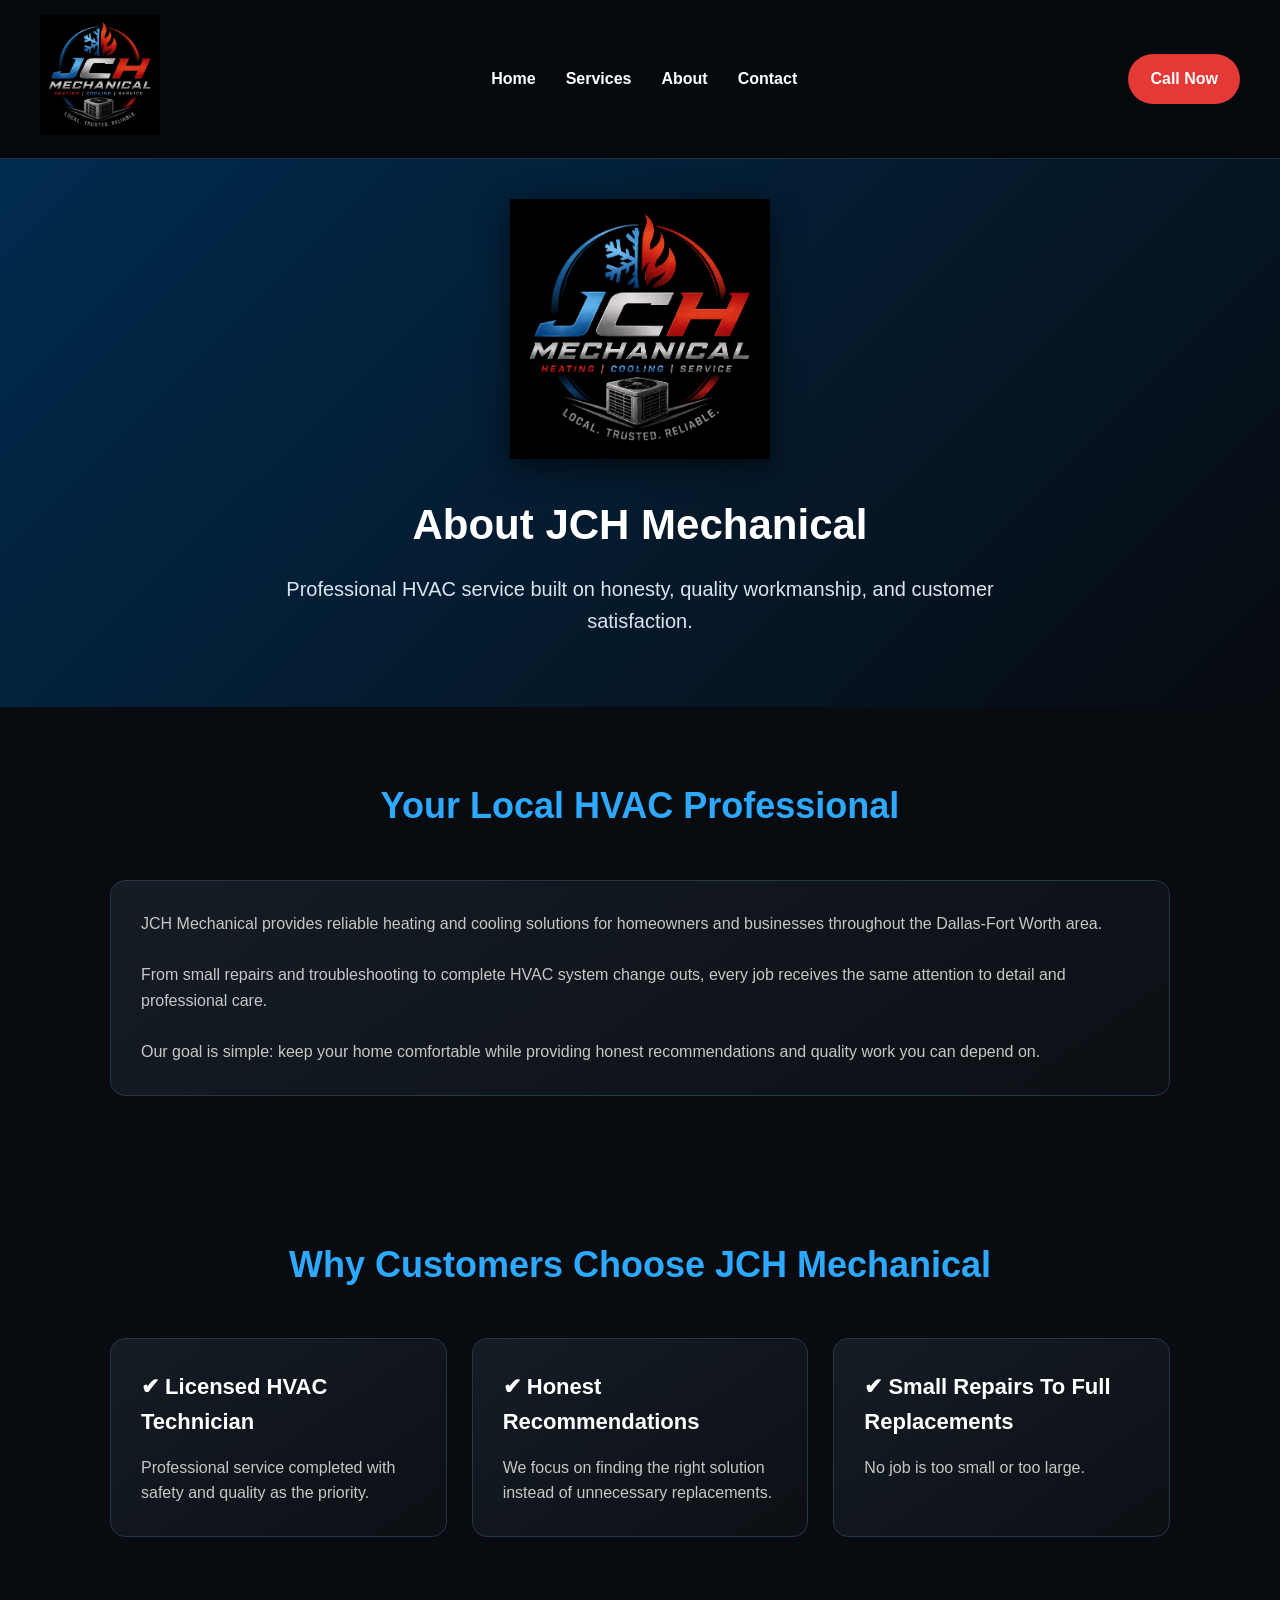
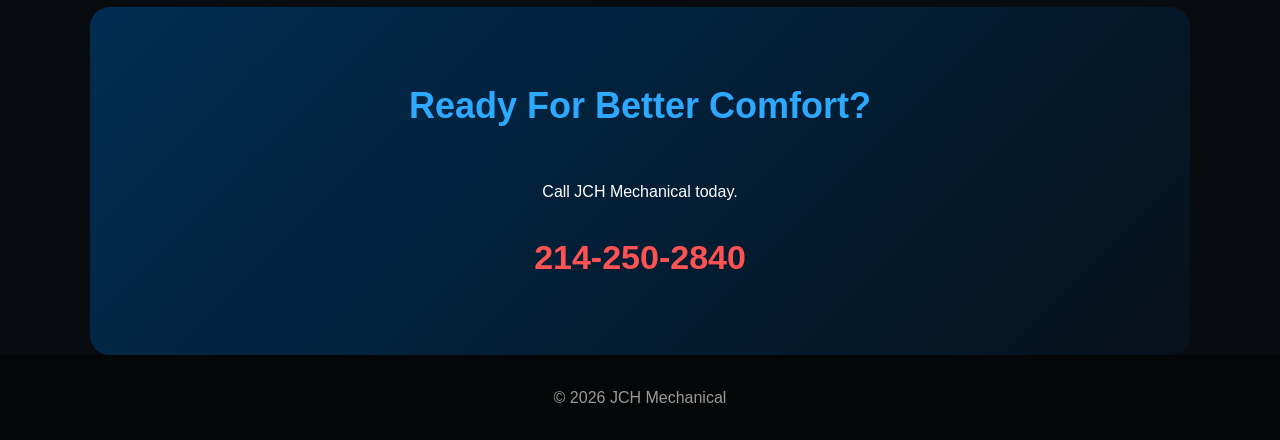
==== about.html @ 499bc5c7 "Create about.html" ====
<!DOCTYPE html>
<html lang="en">

<head>

<meta charset="UTF-8">
<meta name="viewport" content="width=device-width, initial-scale=1.0">

<title>About JCH Mechanical | Licensed HVAC Technician</title>

<link rel="stylesheet" href="assets/css/style.css">

</head>


<body>


<nav class="navbar">

<div class="nav-logo">
<img src="./logo.png" alt="JCH Mechanical">
</div>


<div class="nav-links">

<a href="index.html">Home</a>

<a href="services.html">Services</a>

<a href="about.html">About</a>

<a href="contact.html">Contact</a>

</div>


<a class="nav-call" href="tel:2142502840">
Call Now
</a>


</nav>



<header>

<img src="./logo.png" alt="JCH Mechanical Logo" class="logo">


<h1>
About JCH Mechanical
</h1>


<p>
Professional HVAC service built on honesty, quality workmanship, and customer satisfaction.
</p>


</header>



<section>


<h2>
Your Local HVAC Professional
</h2>


<div class="card">


<p>
JCH Mechanical provides reliable heating and cooling solutions for homeowners and businesses throughout the Dallas-Fort Worth area.
</p>

<br>


<p>
From small repairs and troubleshooting to complete HVAC system change outs, every job receives the same attention to detail and professional care.
</p>

<br>


<p>
Our goal is simple: keep your home comfortable while providing honest recommendations and quality work you can depend on.
</p>


</div>


</section>




<section>


<h2>
Why Customers Choose JCH Mechanical
</h2>



<div class="services">


<div class="card">

<h3>
✔ Licensed HVAC Technician
</h3>

<p>
Professional service completed with safety and quality as the priority.
</p>

</div>



<div class="card">

<h3>
✔ Honest Recommendations
</h3>

<p>
We focus on finding the right solution instead of unnecessary replacements.
</p>

</div>



<div class="card">

<h3>
✔ Small Repairs To Full Replacements
</h3>

<p>
No job is too small or too large.
</p>

</div>


</div>


</section>




<section class="contact">


<h2>
Ready For Better Comfort?
</h2>


<p>
Call JCH Mechanical today.
</p>


<br>


<p class="phone">
214-250-2840
</p>


</section>




<footer>

© 2026 JCH Mechanical

</footer>


</body>

</html>
---- assets/css/style.css ----
/* JCH Mechanical Professional HVAC Website */

* {
    margin: 0;
    padding: 0;
    box-sizing: border-box;
}

body {
    background: #080b10;
    color: #ffffff;
    font-family: 'Arial', sans-serif;
    line-height: 1.6;
}

header {
    background:
    linear-gradient(
        135deg,
        rgba(0,45,82,.95),
        rgba(8,11,16,.95)
    );

    padding: 40px 20px 70px;
    text-align: center;
}

.logo {
    width: 260px;
    max-width: 90%;
    margin-bottom: 25px;
    filter: drop-shadow(0 8px 15px rgba(0,0,0,.6));
}


header h1 {
    font-size: 42px;
    margin-bottom: 15px;
}


header p {
    max-width: 750px;
    margin: auto;
    font-size: 20px;
    color: #d9e5ef;
}


.button {
    display: inline-block;
    margin: 25px 8px;
    padding: 16px 35px;

    background: #e53935;
    color:white;

    text-decoration:none;
    font-weight:bold;

    border-radius:50px;

    transition:.3s;
}


.button:hover {

    background:#ff5252;

    transform:translateY(-4px);

}


section {

    max-width:1100px;
    margin:auto;
    padding:70px 20px;

}


h2 {

    text-align:center;

    color:#2da9ff;

    font-size:36px;

    margin-bottom:45px;

}


.services {

    display:grid;

    grid-template-columns:
    repeat(auto-fit,minmax(260px,1fr));

    gap:25px;

}


.card {

    background:
    linear-gradient(
        145deg,
        #151c24,
        #0c1015
    );

    padding:30px;

    border-radius:15px;

    border:1px solid #263746;

    transition:.3s;

}


.card:hover {

    transform:translateY(-10px);

    border-color:#2da9ff;

    box-shadow:
    0 10px 30px rgba(45,169,255,.2);

}


.card h3 {

    color:white;

    margin-bottom:15px;

    font-size:22px;

}


.card p {

    color:#c7c7c7;

}



.contact {

    background:
    linear-gradient(
        135deg,
        #002d52,
        #06111b
    );

    border-radius:20px;

    text-align:center;

}


.phone {

    color:#ff5252;

    font-size:34px;

    font-weight:bold;

}


footer {

    background:#050607;

    color:#999;

    text-align:center;

    padding:30px;

}


/* Mobile adjustments */

@media(max-width:700px){

header h1 {

font-size:32px;

}


header p {

font-size:17px;

}


.button {

width:90%;

}


}/* Navigation */

.navbar {

    display:flex;

    justify-content:space-between;

    align-items:center;

    padding:15px 40px;

    background:#05080c;

    border-bottom:1px solid #22303d;

    position:sticky;

    top:0;

    z-index:1000;

}


.nav-logo img {

    width:120px;

}


.nav-links {

    display:flex;

    gap:30px;

}


.nav-links a {

    color:white;

    text-decoration:none;

    font-weight:bold;

    transition:.3s;

}


.nav-links a:hover {

    color:#2da9ff;

}


.nav-call {

    background:#e53935;

    color:white;

    padding:12px 22px;

    border-radius:30px;

    text-decoration:none;

    font-weight:bold;

}


@media(max-width:800px){

.navbar {

    flex-direction:column;

    gap:15px;

}


.nav-links {

    flex-wrap:wrap;

    justify-content:center;

}

}
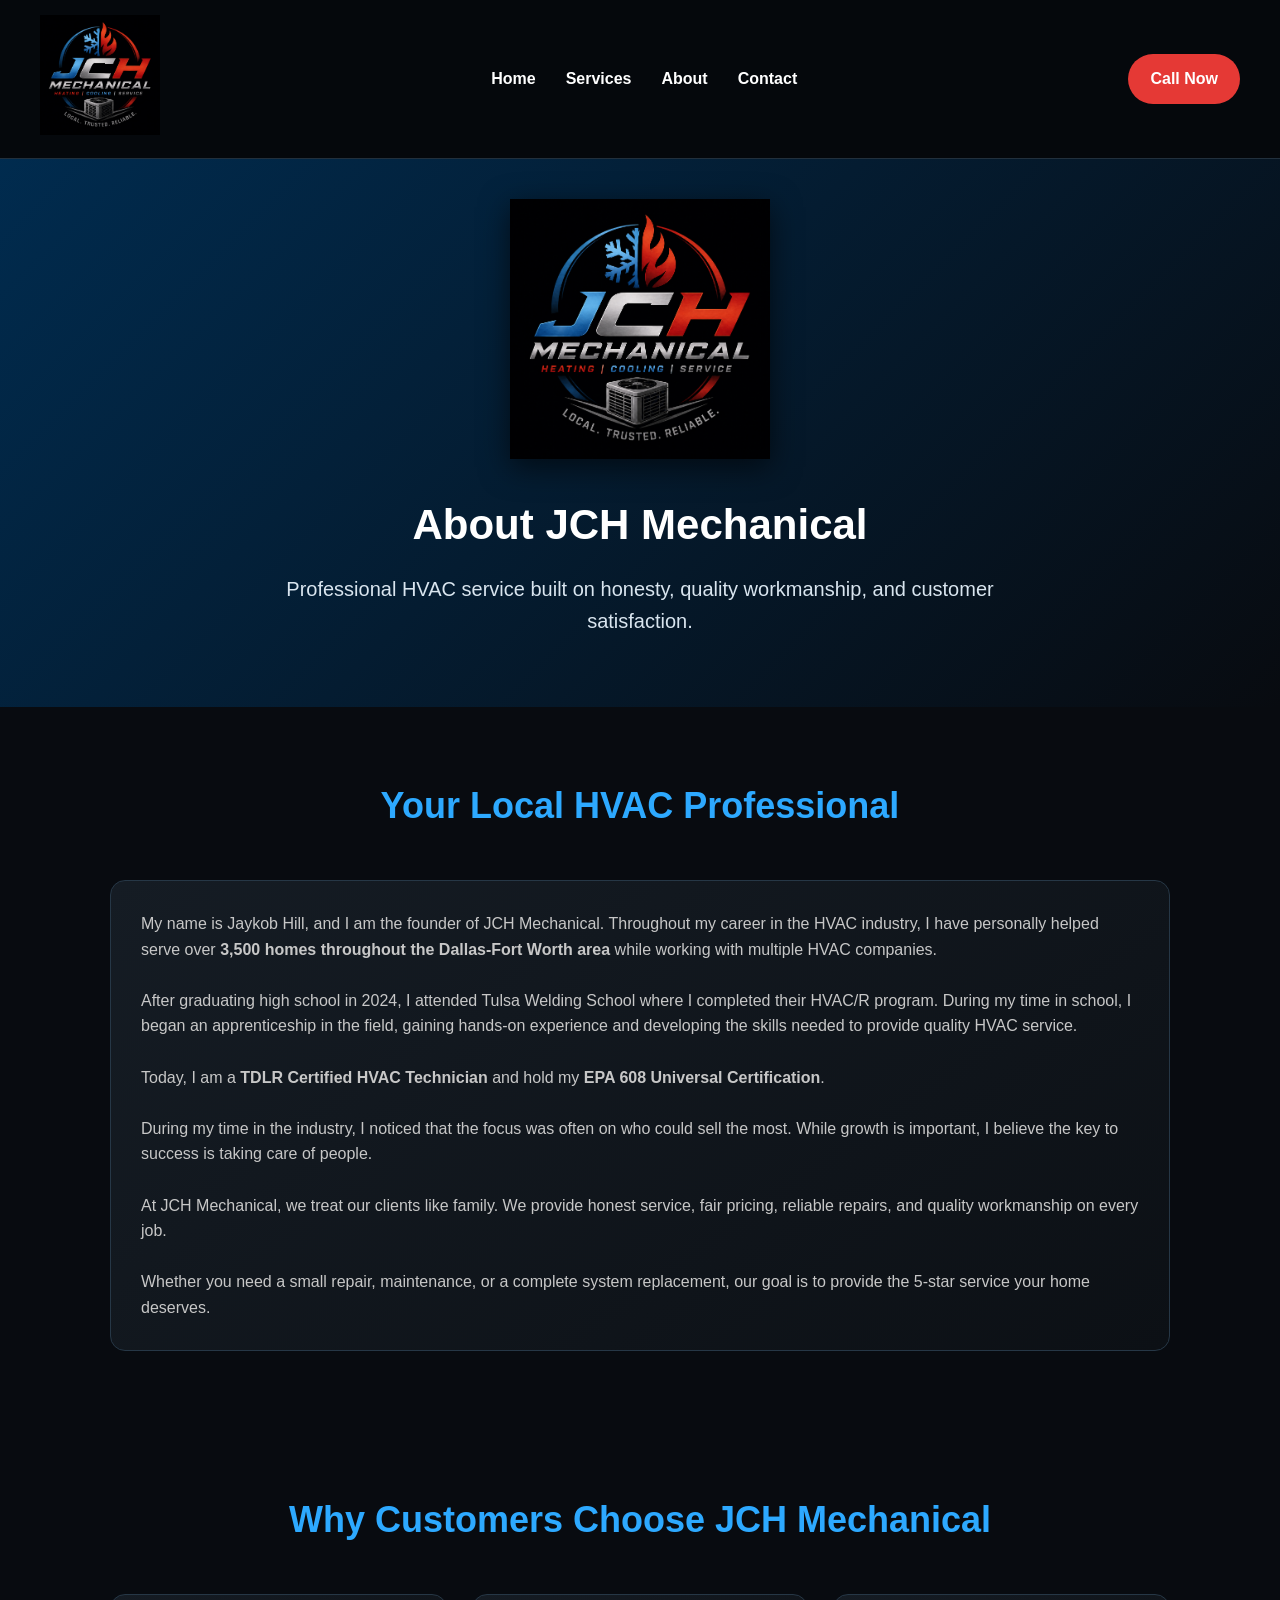
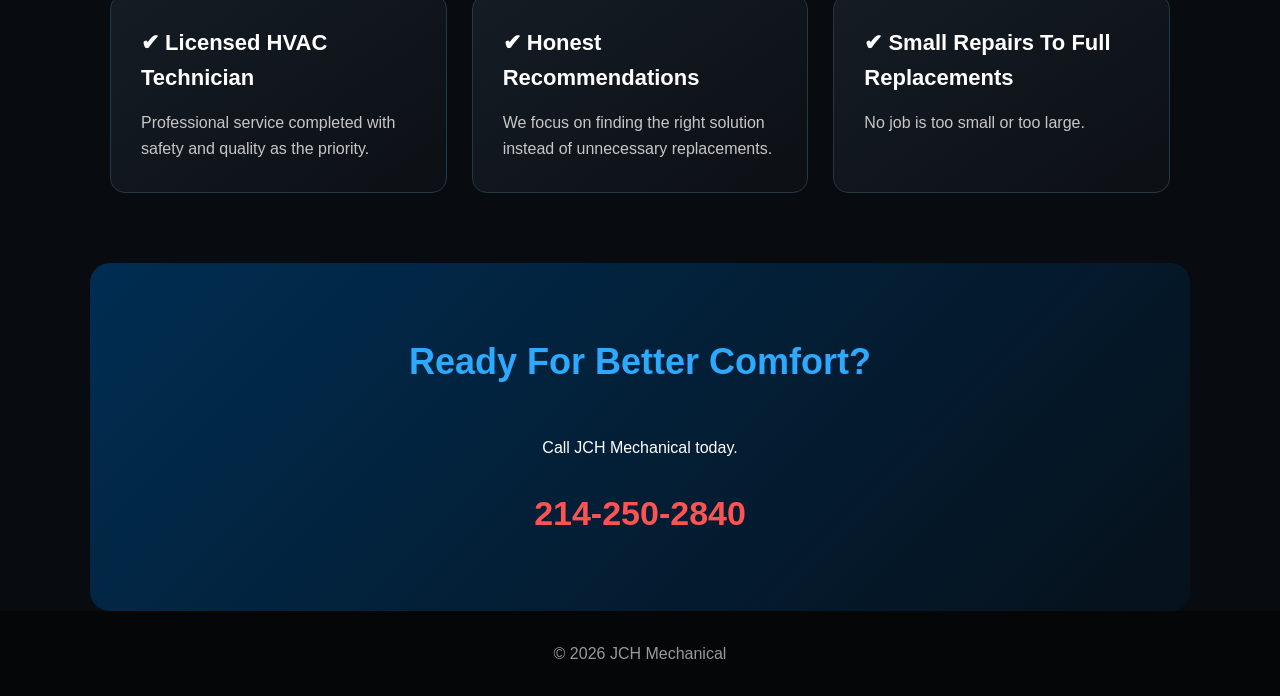
==== commit 88959f4f: "Update about.html" ====
--- a/about.html
+++ b/about.html
@@ -76,21 +76,37 @@
 
 
 <p>
-JCH Mechanical provides reliable heating and cooling solutions for homeowners and businesses throughout the Dallas-Fort Worth area.
-</p>
-
-<br>
-
-
-<p>
-From small repairs and troubleshooting to complete HVAC system change outs, every job receives the same attention to detail and professional care.
-</p>
-
-<br>
-
-
-<p>
-Our goal is simple: keep your home comfortable while providing honest recommendations and quality work you can depend on.
+My name is Jaykob Hill, and I am the founder of JCH Mechanical. Throughout my career in the HVAC industry, I have personally helped serve over <strong>3,500 homes throughout the Dallas-Fort Worth area</strong> while working with multiple HVAC companies.
+</p>
+
+<br>
+
+<p>
+After graduating high school in 2024, I attended Tulsa Welding School where I completed their HVAC/R program. During my time in school, I began an apprenticeship in the field, gaining hands-on experience and developing the skills needed to provide quality HVAC service.
+</p>
+
+<br>
+
+<p>
+Today, I am a <strong>TDLR Certified HVAC Technician</strong> and hold my <strong>EPA 608 Universal Certification</strong>.
+</p>
+
+<br>
+
+<p>
+During my time in the industry, I noticed that the focus was often on who could sell the most. While growth is important, I believe the key to success is taking care of people.
+</p>
+
+<br>
+
+<p>
+At JCH Mechanical, we treat our clients like family. We provide honest service, fair pricing, reliable repairs, and quality workmanship on every job.
+</p>
+
+<br>
+
+<p>
+Whether you need a small repair, maintenance, or a complete system replacement, our goal is to provide the 5-star service your home deserves.
 </p>
 
 
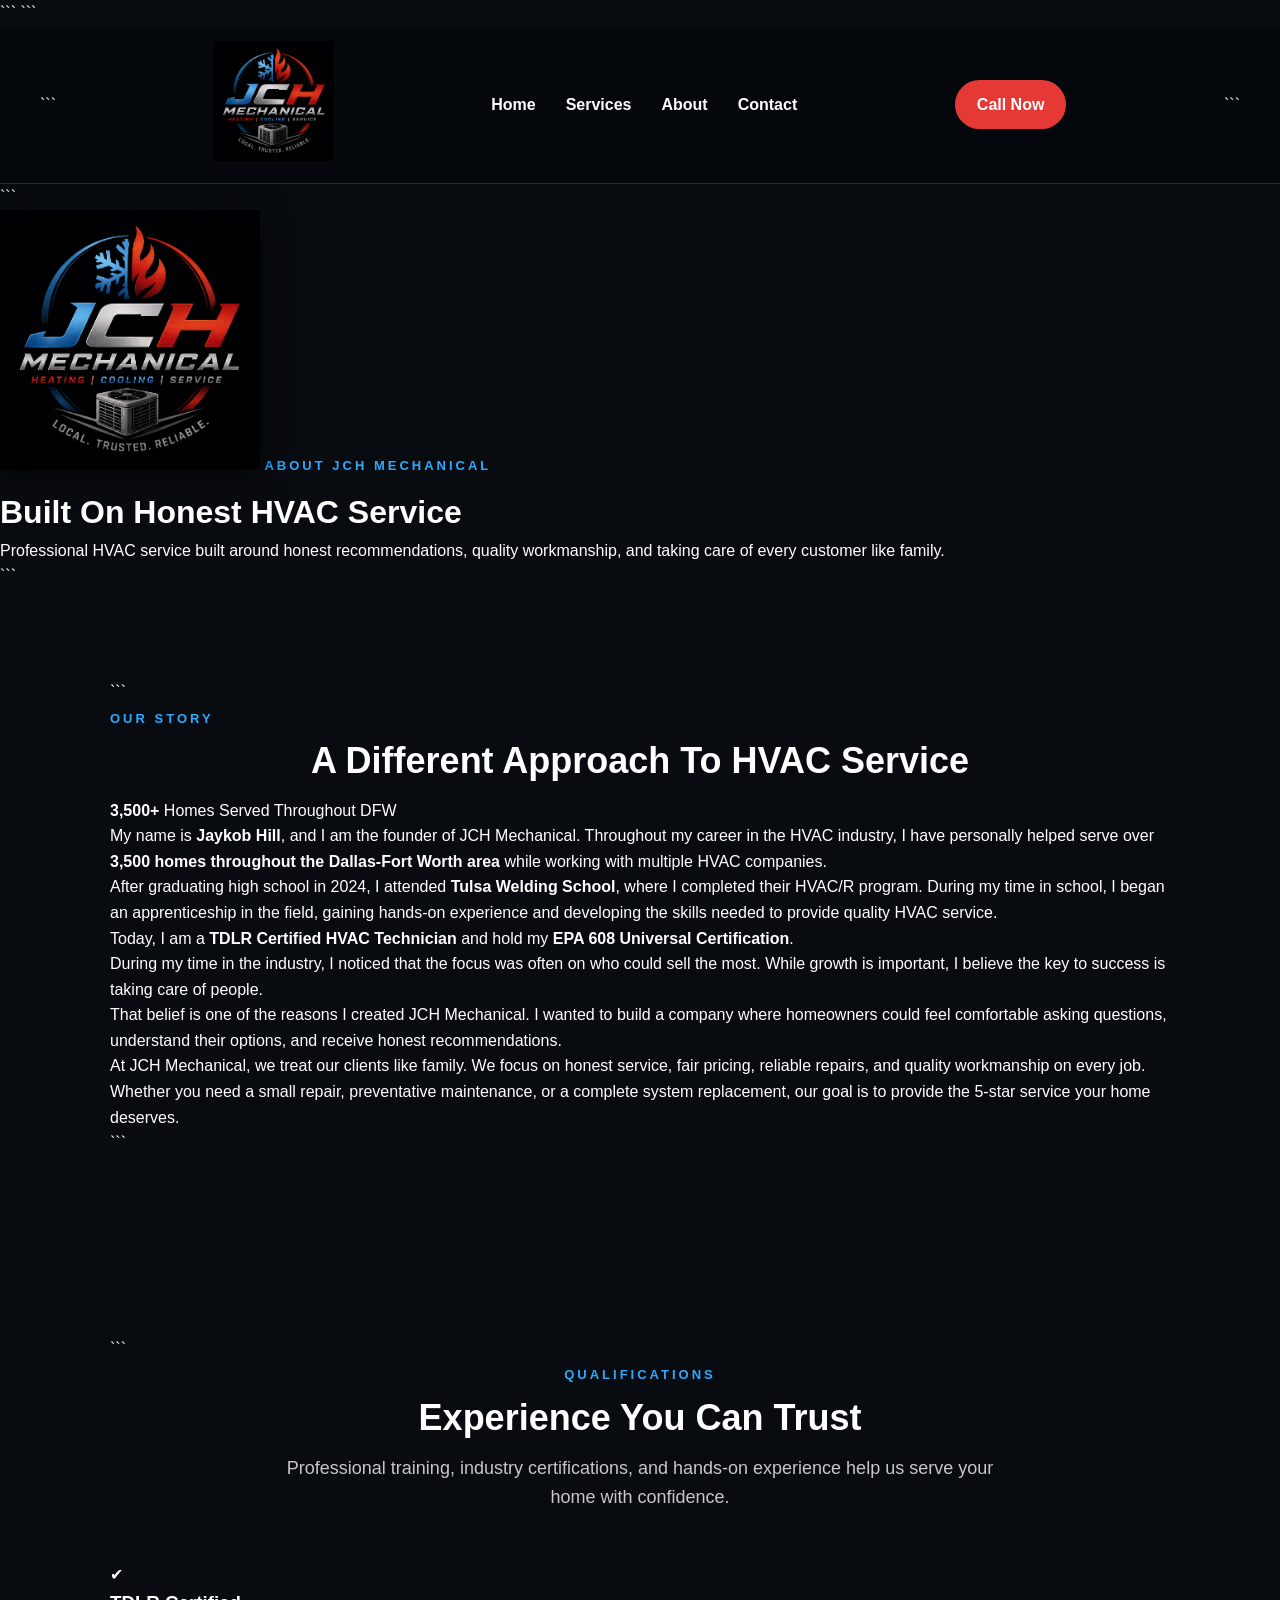
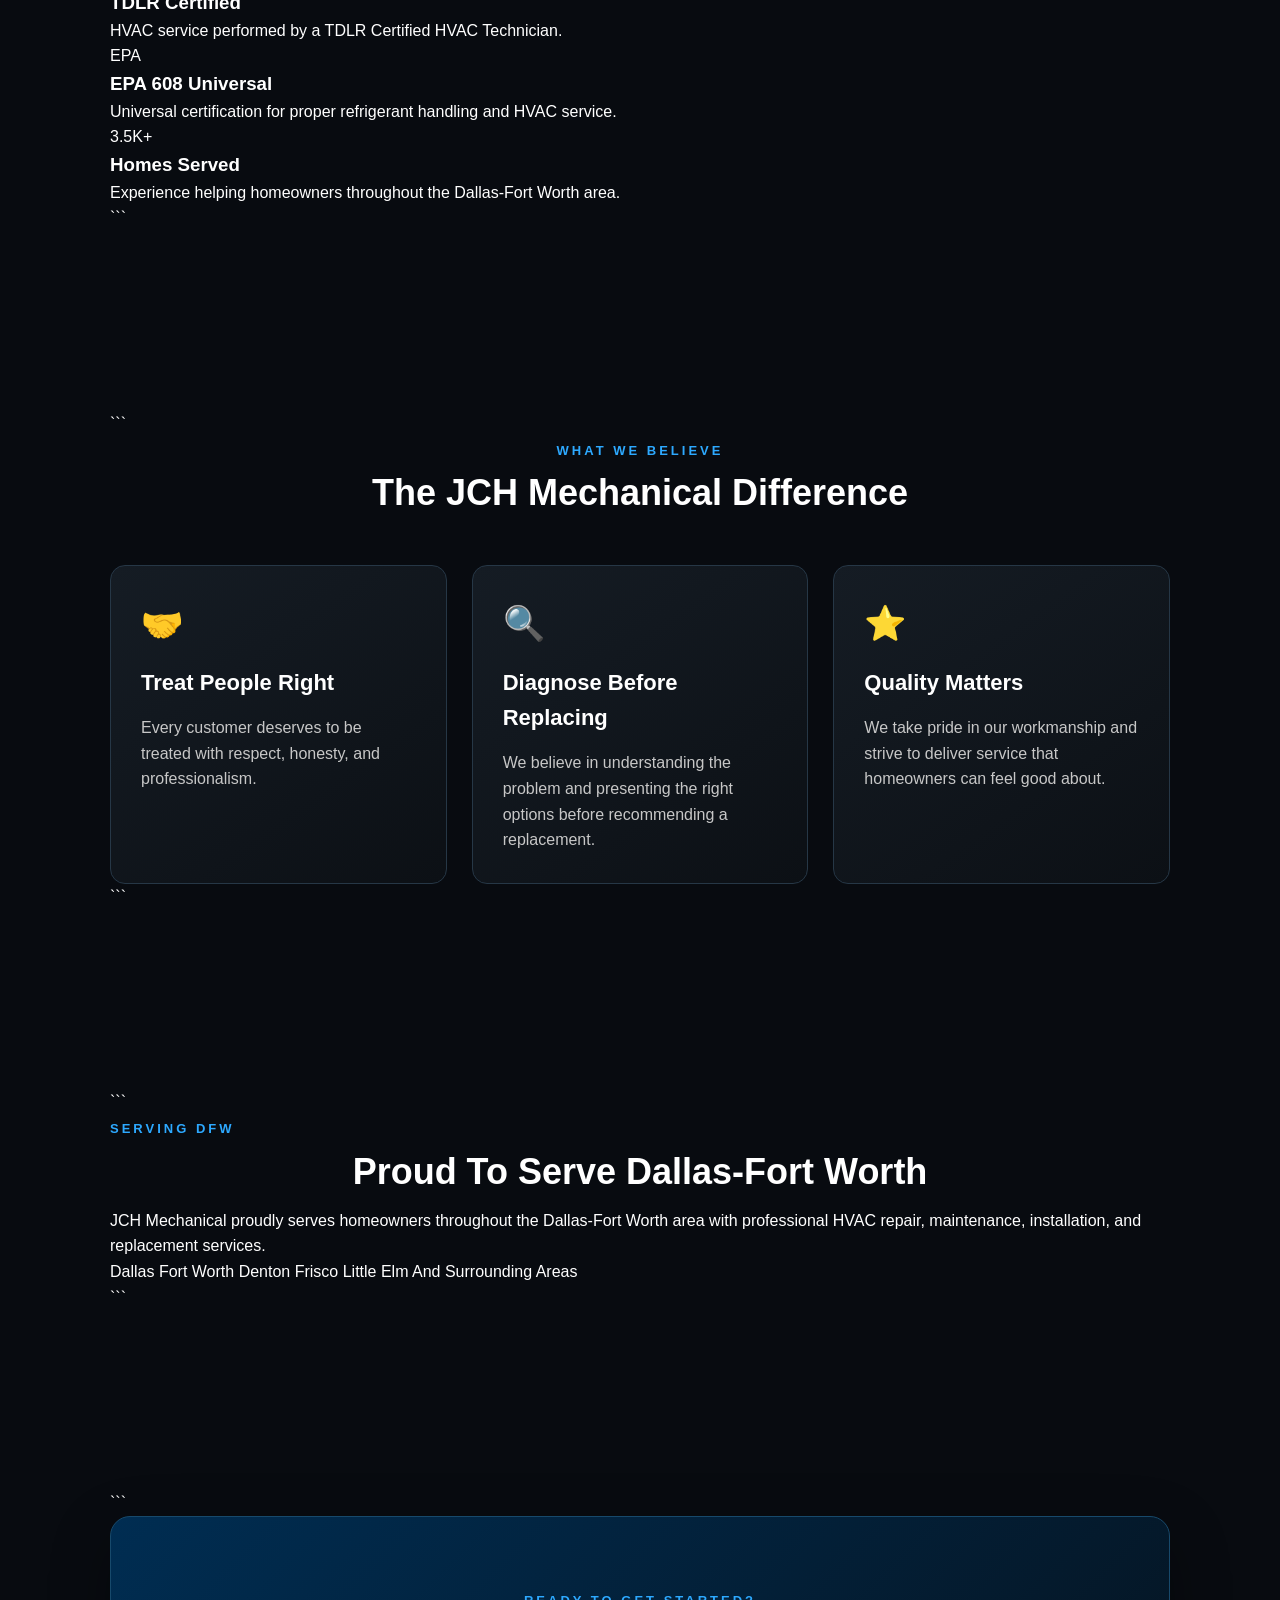
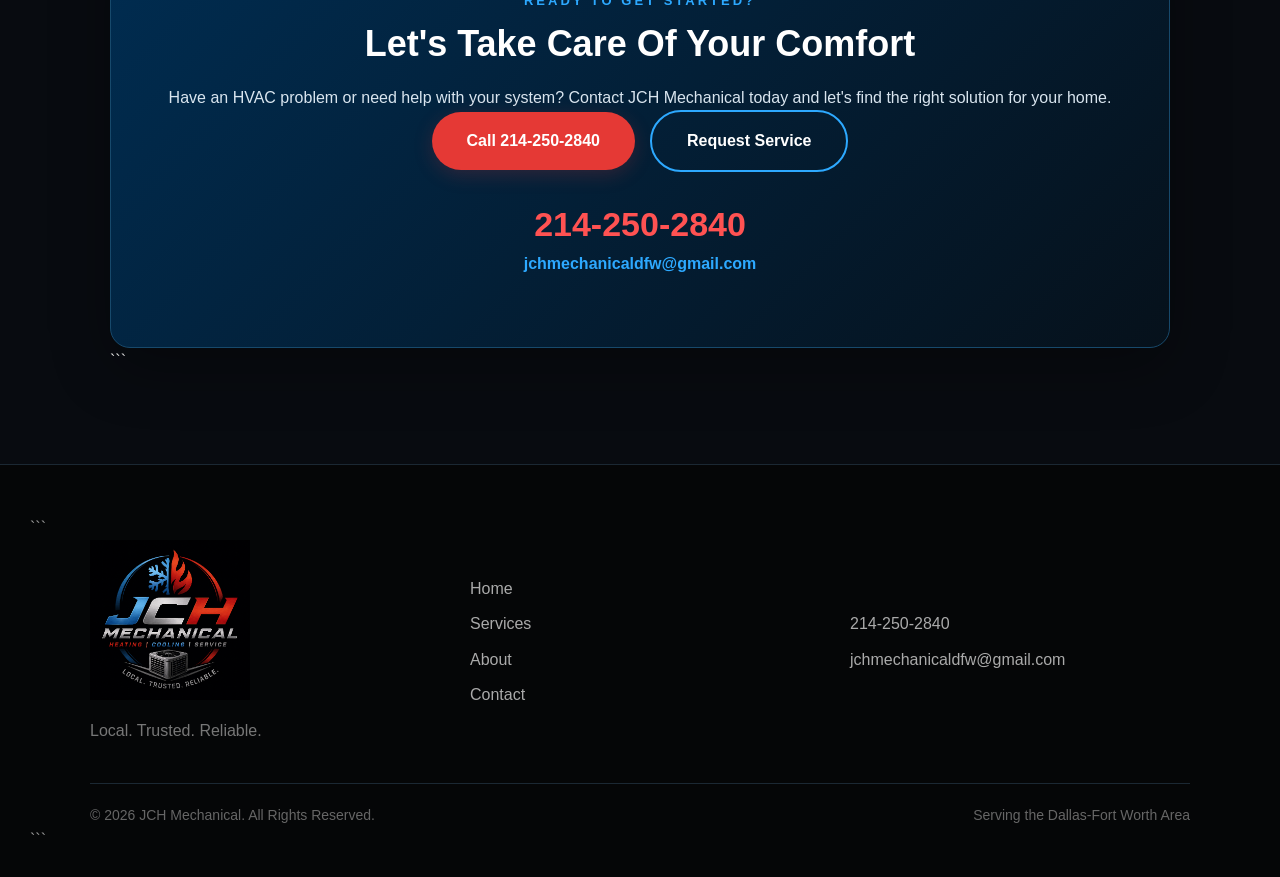
==== commit cb161ab9: "Update about.html" ====
--- a/about.html
+++ b/about.html
@@ -1,217 +1,652 @@
 <!DOCTYPE html>
+
 <html lang="en">
 
 <head>
 
+```
 <meta charset="UTF-8">
-<meta name="viewport" content="width=device-width, initial-scale=1.0">
-
-<title>About JCH Mechanical | Licensed HVAC Technician</title>
-
-<link rel="stylesheet" href="assets/css/style.css">
+
+<meta
+    name="viewport"
+    content="width=device-width, initial-scale=1.0">
+
+<title>
+    About JCH Mechanical | DFW HVAC Service
+</title>
+
+<meta
+    name="description"
+    content="Learn about JCH Mechanical, a DFW HVAC service company built on honest recommendations, quality workmanship, and customer satisfaction.">
+
+<link
+    rel="stylesheet"
+    href="assets/css/style.css">
+```
 
 </head>
 
-
 <body>
 
+<!-- =========================================================
+     NAVIGATION
+     ========================================================= -->
 
 <nav class="navbar">
 
+```
 <div class="nav-logo">
-<img src="./logo.png" alt="JCH Mechanical">
+
+    <a href="index.html">
+
+        <img
+            src="./logo.png"
+            alt="JCH Mechanical">
+
+    </a>
+
 </div>
 
 
 <div class="nav-links">
 
-<a href="index.html">Home</a>
-
-<a href="services.html">Services</a>
-
-<a href="about.html">About</a>
-
-<a href="contact.html">Contact</a>
-
-</div>
-
-
-<a class="nav-call" href="tel:2142502840">
-Call Now
+    <a href="index.html">
+        Home
+    </a>
+
+    <a href="services.html">
+        Services
+    </a>
+
+    <a href="about.html">
+        About
+    </a>
+
+    <a href="contact.html">
+        Contact
+    </a>
+
+</div>
+
+
+<a
+    class="nav-call"
+    href="tel:2142502840">
+
+    Call Now
+
 </a>
-
+```
 
 </nav>
 
-
-
-<header>
-
-<img src="./logo.png" alt="JCH Mechanical Logo" class="logo">
-
-
-<h1>
-About JCH Mechanical
-</h1>
-
-
-<p>
-Professional HVAC service built on honesty, quality workmanship, and customer satisfaction.
-</p>
-
+<!-- =========================================================
+     ABOUT HERO
+     ========================================================= -->
+
+<header class="about-hero">
+
+```
+<div class="about-hero-content reveal">
+
+    <img
+        src="./logo.png"
+        alt="JCH Mechanical Logo"
+        class="logo about-logo">
+
+
+    <span class="section-label">
+        ABOUT JCH MECHANICAL
+    </span>
+
+
+    <h1>
+        Built On
+        <span>Honest HVAC Service</span>
+    </h1>
+
+
+    <p>
+        Professional HVAC service built around honest recommendations,
+        quality workmanship, and taking care of every customer like family.
+    </p>
+
+</div>
+```
 
 </header>
 
-
-
-<section>
-
-
-<h2>
-Your Local HVAC Professional
-</h2>
-
-
-<div class="card">
-
-
-<p>
-My name is Jaykob Hill, and I am the founder of JCH Mechanical. Throughout my career in the HVAC industry, I have personally helped serve over <strong>3,500 homes throughout the Dallas-Fort Worth area</strong> while working with multiple HVAC companies.
-</p>
-
-<br>
-
-<p>
-After graduating high school in 2024, I attended Tulsa Welding School where I completed their HVAC/R program. During my time in school, I began an apprenticeship in the field, gaining hands-on experience and developing the skills needed to provide quality HVAC service.
-</p>
-
-<br>
-
-<p>
-Today, I am a <strong>TDLR Certified HVAC Technician</strong> and hold my <strong>EPA 608 Universal Certification</strong>.
-</p>
-
-<br>
-
-<p>
-During my time in the industry, I noticed that the focus was often on who could sell the most. While growth is important, I believe the key to success is taking care of people.
-</p>
-
-<br>
-
-<p>
-At JCH Mechanical, we treat our clients like family. We provide honest service, fair pricing, reliable repairs, and quality workmanship on every job.
-</p>
-
-<br>
-
-<p>
-Whether you need a small repair, maintenance, or a complete system replacement, our goal is to provide the 5-star service your home deserves.
-</p>
-
-
-</div>
-
+<!-- =========================================================
+     FOUNDER STORY
+     ========================================================= -->
+
+<section class="about-story">
+
+```
+<div class="about-story-grid">
+
+
+    <div class="about-story-heading reveal">
+
+        <span class="section-label">
+            OUR STORY
+        </span>
+
+
+        <h2>
+            A Different Approach To HVAC Service
+        </h2>
+
+
+        <div class="story-highlight">
+
+            <strong>
+                3,500+
+            </strong>
+
+            <span>
+                Homes Served Throughout DFW
+            </span>
+
+        </div>
+
+    </div>
+
+
+
+    <div class="about-story-content reveal">
+
+        <p>
+            My name is <strong>Jaykob Hill</strong>, and I am the founder
+            of JCH Mechanical. Throughout my career in the HVAC industry,
+            I have personally helped serve over <strong>3,500 homes
+            throughout the Dallas-Fort Worth area</strong> while working
+            with multiple HVAC companies.
+        </p>
+
+
+        <p>
+            After graduating high school in 2024, I attended
+            <strong>Tulsa Welding School</strong>, where I completed
+            their HVAC/R program. During my time in school, I began an
+            apprenticeship in the field, gaining hands-on experience
+            and developing the skills needed to provide quality HVAC service.
+        </p>
+
+
+        <p>
+            Today, I am a <strong>TDLR Certified HVAC Technician</strong>
+            and hold my <strong>EPA 608 Universal Certification</strong>.
+        </p>
+
+
+        <p>
+            During my time in the industry, I noticed that the focus
+            was often on who could sell the most. While growth is important,
+            I believe the key to success is taking care of people.
+        </p>
+
+
+        <p>
+            That belief is one of the reasons I created JCH Mechanical.
+            I wanted to build a company where homeowners could feel
+            comfortable asking questions, understand their options,
+            and receive honest recommendations.
+        </p>
+
+
+        <p>
+            At JCH Mechanical, we treat our clients like family.
+            We focus on honest service, fair pricing, reliable repairs,
+            and quality workmanship on every job.
+        </p>
+
+
+        <p>
+            Whether you need a small repair, preventative maintenance,
+            or a complete system replacement, our goal is to provide
+            the 5-star service your home deserves.
+        </p>
+
+    </div>
+
+</div>
+```
 
 </section>
 
-
-
-
-<section>
-
-
-<h2>
-Why Customers Choose JCH Mechanical
-</h2>
-
+<!-- =========================================================
+     CREDENTIALS
+     ========================================================= -->
+
+<section class="about-credentials">
+
+```
+<div class="section-heading reveal">
+
+    <span class="section-label">
+        QUALIFICATIONS
+    </span>
+
+
+    <h2>
+        Experience You Can Trust
+    </h2>
+
+
+    <p>
+        Professional training, industry certifications,
+        and hands-on experience help us serve your home
+        with confidence.
+    </p>
+
+</div>
+
+
+<div class="credentials-grid">
+
+
+    <div class="about-credential-card reveal">
+
+        <div class="about-credential-icon">
+            ✔
+        </div>
+
+
+        <h3>
+            TDLR Certified
+        </h3>
+
+
+        <p>
+            HVAC service performed by a TDLR Certified
+            HVAC Technician.
+        </p>
+
+    </div>
+
+
+
+    <div class="about-credential-card reveal">
+
+        <div class="about-credential-icon">
+            EPA
+        </div>
+
+
+        <h3>
+            EPA 608 Universal
+        </h3>
+
+
+        <p>
+            Universal certification for proper refrigerant
+            handling and HVAC service.
+        </p>
+
+    </div>
+
+
+
+    <div class="about-credential-card reveal">
+
+        <div class="about-credential-icon">
+            3.5K+
+        </div>
+
+
+        <h3>
+            Homes Served
+        </h3>
+
+
+        <p>
+            Experience helping homeowners throughout
+            the Dallas-Fort Worth area.
+        </p>
+
+    </div>
+
+</div>
+```
+
+</section>
+
+<!-- =========================================================
+     CORE VALUES
+     ========================================================= -->
+
+<section class="about-values">
+
+```
+<div class="section-heading reveal">
+
+    <span class="section-label">
+        WHAT WE BELIEVE
+    </span>
+
+
+    <h2>
+        The JCH Mechanical Difference
+    </h2>
+
+</div>
 
 
 <div class="services">
 
 
-<div class="card">
-
-<h3>
-✔ Licensed HVAC Technician
-</h3>
-
-<p>
-Professional service completed with safety and quality as the priority.
-</p>
-
-</div>
-
-
-
-<div class="card">
-
-<h3>
-✔ Honest Recommendations
-</h3>
-
-<p>
-We focus on finding the right solution instead of unnecessary replacements.
-</p>
-
-</div>
-
-
-
-<div class="card">
-
-<h3>
-✔ Small Repairs To Full Replacements
-</h3>
-
-<p>
-No job is too small or too large.
-</p>
-
-</div>
-
-
-</div>
-
+    <div class="card reveal">
+
+        <div class="card-icon">
+            🤝
+        </div>
+
+
+        <h3>
+            Treat People Right
+        </h3>
+
+
+        <p>
+            Every customer deserves to be treated with
+            respect, honesty, and professionalism.
+        </p>
+
+    </div>
+
+
+
+    <div class="card reveal">
+
+        <div class="card-icon">
+            🔍
+        </div>
+
+
+        <h3>
+            Diagnose Before Replacing
+        </h3>
+
+
+        <p>
+            We believe in understanding the problem and
+            presenting the right options before recommending
+            a replacement.
+        </p>
+
+    </div>
+
+
+
+    <div class="card reveal">
+
+        <div class="card-icon">
+            ⭐
+        </div>
+
+
+        <h3>
+            Quality Matters
+        </h3>
+
+
+        <p>
+            We take pride in our workmanship and strive
+            to deliver service that homeowners can feel
+            good about.
+        </p>
+
+    </div>
+
+
+</div>
+```
 
 </section>
 
-
-
-
-<section class="contact">
-
-
-<h2>
-Ready For Better Comfort?
-</h2>
-
-
-<p>
-Call JCH Mechanical today.
-</p>
-
-
-<br>
-
-
-<p class="phone">
-214-250-2840
-</p>
-
+<!-- =========================================================
+     SERVICE AREA
+     ========================================================= -->
+
+<section class="about-service-area">
+
+```
+<div class="service-area-content reveal">
+
+    <span class="section-label">
+        SERVING DFW
+    </span>
+
+
+    <h2>
+        Proud To Serve Dallas-Fort Worth
+    </h2>
+
+
+    <p>
+        JCH Mechanical proudly serves homeowners throughout
+        the Dallas-Fort Worth area with professional HVAC
+        repair, maintenance, installation, and replacement services.
+    </p>
+
+
+    <div class="service-area-list">
+
+        <span>
+            Dallas
+        </span>
+
+        <span>
+            Fort Worth
+        </span>
+
+        <span>
+            Denton
+        </span>
+
+        <span>
+            Frisco
+        </span>
+
+        <span>
+            Little Elm
+        </span>
+
+        <span>
+            And Surrounding Areas
+        </span>
+
+    </div>
+
+</div>
+```
 
 </section>
 
-
-
+<!-- =========================================================
+     FINAL CTA
+     ========================================================= -->
+
+<section class="about-cta">
+
+```
+<div class="contact reveal">
+
+    <span class="section-label">
+        READY TO GET STARTED?
+    </span>
+
+
+    <h2>
+        Let's Take Care Of Your Comfort
+    </h2>
+
+
+    <p>
+        Have an HVAC problem or need help with your system?
+        Contact JCH Mechanical today and let's find the right
+        solution for your home.
+    </p>
+
+
+    <div class="contact-buttons">
+
+        <a
+            class="button primary-button"
+            href="tel:2142502840">
+
+            Call 214-250-2840
+
+        </a>
+
+
+        <a
+            class="button secondary-button"
+            href="contact.html">
+
+            Request Service
+
+        </a>
+
+    </div>
+
+
+    <p class="phone">
+        214-250-2840
+    </p>
+
+
+    <p class="email">
+        jchmechanicaldfw@gmail.com
+    </p>
+
+</div>
+```
+
+</section>
+
+<!-- =========================================================
+     FOOTER
+     ========================================================= -->
 
 <footer>
 
-© 2026 JCH Mechanical
+```
+<div class="footer-content">
+
+    <div class="footer-brand">
+
+        <img
+            src="./logo.png"
+            alt="JCH Mechanical Logo">
+
+        <p>
+            Local. Trusted. Reliable.
+        </p>
+
+    </div>
+
+
+    <div class="footer-links">
+
+        <a href="index.html">
+            Home
+        </a>
+
+        <a href="services.html">
+            Services
+        </a>
+
+        <a href="about.html">
+            About
+        </a>
+
+        <a href="contact.html">
+            Contact
+        </a>
+
+    </div>
+
+
+    <div class="footer-contact">
+
+        <a href="tel:2142502840">
+            214-250-2840
+        </a>
+
+        <a href="mailto:jchmechanicaldfw@gmail.com">
+            jchmechanicaldfw@gmail.com
+        </a>
+
+    </div>
+
+</div>
+
+
+<div class="footer-bottom">
+
+    <p>
+        © 2026 JCH Mechanical. All Rights Reserved.
+    </p>
+
+
+    <p>
+        Serving the Dallas-Fort Worth Area
+    </p>
+
+</div>
+```
 
 </footer>
 
+<!-- =========================================================
+     SCROLL REVEAL ANIMATION
+     ========================================================= -->
+
+<script>
+
+const revealElements =
+    document.querySelectorAll('.reveal');
+
+
+const revealObserver =
+    new IntersectionObserver(
+
+        (entries) => {
+
+            entries.forEach((entry) => {
+
+                if (entry.isIntersecting) {
+
+                    entry.target.classList.add('active');
+
+                    revealObserver.unobserve(
+                        entry.target
+                    );
+
+                }
+
+            });
+
+        },
+
+        {
+            threshold: 0.12
+        }
+
+    );
+
+
+revealElements.forEach((element) => {
+
+    revealObserver.observe(element);
+
+});
+
+</script>
 
 </body>
 
 </html>
+
--- a/assets/css/style.css
+++ b/assets/css/style.css
@@ -1,4 +1,12 @@
-/* JCH Mechanical Professional HVAC Website */
+/* =========================================================
+   JCH MECHANICAL
+   PROFESSIONAL HVAC WEBSITE
+   ========================================================= */
+
+
+/* =========================================================
+   GLOBAL RESET
+   ========================================================= */
 
 * {
     margin: 0;
@@ -6,318 +14,2927 @@
     box-sizing: border-box;
 }
 
+
+html {
+    scroll-behavior: smooth;
+}
+
+
 body {
     background: #080b10;
     color: #ffffff;
-    font-family: 'Arial', sans-serif;
+    font-family: Arial, Helvetica, sans-serif;
     line-height: 1.6;
-}
-
-header {
+    overflow-x: hidden;
+}
+
+
+/* =========================================================
+   NAVIGATION
+   ========================================================= */
+
+.navbar {
+    display: flex;
+    justify-content: space-between;
+    align-items: center;
+
+    padding: 15px 40px;
+
+    background: rgba(5, 8, 12, 0.96);
+
+    border-bottom: 1px solid #22303d;
+
+    position: sticky;
+    top: 0;
+
+    z-index: 1000;
+
+    backdrop-filter: blur(12px);
+}
+
+
+.nav-logo img {
+    width: 120px;
+
+    transition: 0.3s ease;
+}
+
+
+.nav-logo img:hover {
+    transform: scale(1.05);
+}
+
+
+.nav-links {
+    display: flex;
+    gap: 30px;
+}
+
+
+.nav-links a {
+    color: #ffffff;
+
+    text-decoration: none;
+
+    font-weight: bold;
+
+    position: relative;
+
+    transition: 0.3s ease;
+}
+
+
+.nav-links a::after {
+    content: "";
+
+    position: absolute;
+
+    left: 0;
+    bottom: -6px;
+
+    width: 0;
+    height: 2px;
+
+    background: #2da9ff;
+
+    transition: 0.3s ease;
+}
+
+
+.nav-links a:hover {
+    color: #2da9ff;
+}
+
+
+.nav-links a:hover::after {
+    width: 100%;
+}
+
+
+.nav-call {
+    background: #e53935;
+
+    color: #ffffff;
+
+    padding: 12px 22px;
+
+    border-radius: 30px;
+
+    text-decoration: none;
+
+    font-weight: bold;
+
+    transition: 0.3s ease;
+
+    box-shadow: 0 0 0 rgba(229, 57, 53, 0);
+}
+
+
+.nav-call:hover {
+    background: #ff5252;
+
+    transform: translateY(-3px);
+
+    box-shadow: 0 8px 25px rgba(229, 57, 53, 0.35);
+}
+
+
+/* =========================================================
+   HERO
+   ========================================================= */
+
+.hero {
+
+    min-height: 700px;
+
+    display: flex;
+
+    flex-direction: column;
+
+    justify-content: center;
+
+    align-items: center;
+
+    text-align: center;
+
+    padding: 80px 20px;
+
+    position: relative;
+
+    overflow: hidden;
+
     background:
+
+        radial-gradient(
+            circle at 50% 20%,
+            rgba(45, 169, 255, 0.12),
+            transparent 35%
+        ),
+
+        linear-gradient(
+            135deg,
+            rgba(0, 45, 82, 0.98),
+            rgba(8, 11, 16, 1)
+        );
+}
+
+
+/* Animated background glow */
+
+.hero::before {
+
+    content: "";
+
+    position: absolute;
+
+    width: 500px;
+
+    height: 500px;
+
+    border-radius: 50%;
+
+    background: rgba(45, 169, 255, 0.08);
+
+    filter: blur(80px);
+
+    animation: heroGlow 7s ease-in-out infinite;
+
+}
+
+
+@keyframes heroGlow {
+
+    0%,
+    100% {
+        transform: translate(-100px, -30px);
+    }
+
+    50% {
+        transform: translate(100px, 40px);
+    }
+
+}
+
+
+.hero-content {
+
+    position: relative;
+
+    z-index: 5;
+
+    max-width: 900px;
+
+}
+
+
+.logo {
+
+    width: 260px;
+
+    max-width: 90%;
+
+    filter:
+        drop-shadow(0 8px 15px rgba(0, 0, 0, 0.6));
+
+}
+
+
+.hero-logo {
+
+    margin-bottom: 25px;
+
+    animation:
+        logoFloat 4s ease-in-out infinite;
+
+}
+
+
+@keyframes logoFloat {
+
+    0%,
+    100% {
+        transform: translateY(0);
+    }
+
+    50% {
+        transform: translateY(-8px);
+    }
+
+}
+
+
+.hero-badge {
+
+    display: inline-block;
+
+    color: #2da9ff;
+
+    font-size: 14px;
+
+    font-weight: bold;
+
+    letter-spacing: 3px;
+
+    margin-bottom: 15px;
+
+}
+
+
+.hero h1 {
+
+    font-size: 48px;
+
+    line-height: 1.15;
+
+    max-width: 800px;
+
+    margin: auto;
+
+}
+
+
+.hero h1 span {
+
+    display: block;
+
+    color: #2da9ff;
+
+}
+
+
+.hero p {
+
+    max-width: 700px;
+
+    margin: 20px auto;
+
+    font-size: 20px;
+
+    color: #d9e5ef;
+
+}
+
+
+/* =========================================================
+   BUTTONS
+   ========================================================= */
+
+.hero-buttons,
+.contact-buttons {
+
+    display: flex;
+
+    justify-content: center;
+
+    align-items: center;
+
+    gap: 15px;
+
+    flex-wrap: wrap;
+
+}
+
+
+.button {
+
+    display: inline-block;
+
+    padding: 16px 35px;
+
+    border-radius: 50px;
+
+    text-decoration: none;
+
+    font-weight: bold;
+
+    transition: 0.3s ease;
+
+    position: relative;
+
+    overflow: hidden;
+
+}
+
+
+.primary-button {
+
+    background: #e53935;
+
+    color: #ffffff;
+
+    box-shadow:
+        0 5px 20px rgba(229, 57, 53, 0.2);
+
+}
+
+
+.primary-button:hover {
+
+    background: #ff5252;
+
+    transform: translateY(-5px);
+
+    box-shadow:
+        0 10px 30px rgba(229, 57, 53, 0.4);
+
+}
+
+
+.secondary-button {
+
+    background: transparent;
+
+    color: #ffffff;
+
+    border: 2px solid #2da9ff;
+
+}
+
+
+.secondary-button:hover {
+
+    background: #2da9ff;
+
+    color: #080b10;
+
+    transform: translateY(-5px);
+
+    box-shadow:
+        0 10px 30px rgba(45, 169, 255, 0.3);
+
+}
+
+
+/* =========================================================
+   HERO STATS
+   ========================================================= */
+
+.hero-stats {
+
+    display: flex;
+
+    justify-content: center;
+
+    gap: 25px;
+
+    margin-top: 50px;
+
+    flex-wrap: wrap;
+
+}
+
+
+.stat-card {
+
+    min-width: 180px;
+
+    background:
+        linear-gradient(
+            145deg,
+            #151c24,
+            #0c1015
+        );
+
+    padding: 25px;
+
+    border-radius: 15px;
+
+    border: 1px solid #263746;
+
+    transition: 0.3s ease;
+
+}
+
+
+.stat-card:hover {
+
+    transform: translateY(-8px);
+
+    border-color: #2da9ff;
+
+    box-shadow:
+        0 10px 30px rgba(45, 169, 255, 0.15);
+
+}
+
+
+.hero-stats h3 {
+
+    font-size: 30px;
+
+    color: #2da9ff;
+
+}
+
+
+.hero-stats p {
+
+    margin: 0;
+
+    font-size: 15px;
+
+}
+
+
+/* =========================================================
+   SECTIONS
+   ========================================================= */
+
+section {
+
+    max-width: 1100px;
+
+    margin: auto;
+
+    padding: 90px 20px;
+
+}
+
+
+.section-heading {
+
+    text-align: center;
+
+    max-width: 750px;
+
+    margin: 0 auto 50px;
+
+}
+
+
+.section-label {
+
+    display: inline-block;
+
+    color: #2da9ff;
+
+    font-size: 13px;
+
+    font-weight: bold;
+
+    letter-spacing: 3px;
+
+    margin-bottom: 10px;
+
+}
+
+
+h2 {
+
+    text-align: center;
+
+    color: #ffffff;
+
+    font-size: 36px;
+
+    line-height: 1.2;
+
+    margin-bottom: 15px;
+
+}
+
+
+.section-heading p {
+
+    color: #c7c7c7;
+
+    font-size: 18px;
+
+}
+
+
+/* =========================================================
+   SERVICE GRID
+   ========================================================= */
+
+.services {
+
+    display: grid;
+
+    grid-template-columns:
+        repeat(auto-fit, minmax(260px, 1fr));
+
+    gap: 25px;
+
+}
+
+
+/* =========================================================
+   CARDS
+   ========================================================= */
+
+.card {
+
+    background:
+        linear-gradient(
+            145deg,
+            #151c24,
+            #0c1015
+        );
+
+    padding: 30px;
+
+    border-radius: 15px;
+
+    border: 1px solid #263746;
+
+    transition:
+        transform 0.4s ease,
+        border-color 0.4s ease,
+        box-shadow 0.4s ease;
+
+}
+
+
+.card:hover {
+
+    transform: translateY(-10px);
+
+    border-color: #2da9ff;
+
+    box-shadow:
+        0 15px 35px rgba(45, 169, 255, 0.18);
+
+}
+
+
+.card-icon {
+
+    font-size: 34px;
+
+    margin-bottom: 15px;
+
+    transition: 0.3s ease;
+
+}
+
+
+.card:hover .card-icon {
+
+    transform:
+        scale(1.15)
+        rotate(5deg);
+
+}
+
+
+.card h3 {
+
+    color: #ffffff;
+
+    margin-bottom: 15px;
+
+    font-size: 22px;
+
+}
+
+
+.card p {
+
+    color: #c7c7c7;
+
+}
+
+
+.credential-card {
+
+    text-align: center;
+
+}
+
+
+.credential-card .card-icon {
+
+    color: #2da9ff;
+
+}
+
+
+/* =========================================================
+   SECTION BACKGROUNDS
+   ========================================================= */
+
+.problems-section {
+
+    max-width: none;
+
+    background:
+        linear-gradient(
+            180deg,
+            #080b10,
+            #0c1219,
+            #080b10
+        );
+
+}
+
+
+.problems-section > * {
+
+    max-width: 1100px;
+
+    margin-left: auto;
+
+    margin-right: auto;
+
+}
+
+
+.featured-services {
+
+    max-width: 1100px;
+
+}
+
+
+.credentials-section {
+
+    max-width: none;
+
+    background:
+        linear-gradient(
+            135deg,
+            #06111b,
+            #002d52
+        );
+
+}
+
+
+.credentials-section > * {
+
+    max-width: 1100px;
+
+    margin-left: auto;
+
+    margin-right: auto;
+
+}
+
+
+/* =========================================================
+   CONTACT
+   ========================================================= */
+
+.contact-section {
+
+    max-width: 1100px;
+
+}
+
+
+.contact {
+
+    background:
+        linear-gradient(
+            135deg,
+            #002d52,
+            #06111b
+        );
+
+    border-radius: 20px;
+
+    text-align: center;
+
+    padding: 70px 30px;
+
+    border: 1px solid #17496b;
+
+    box-shadow:
+        0 20px 60px rgba(0, 0, 0, 0.3);
+
+}
+
+
+.contact h2 {
+
+    margin-bottom: 20px;
+
+}
+
+
+.contact > p {
+
+    color: #d9e5ef;
+
+}
+
+
+.phone {
+
+    color: #ff5252 !important;
+
+    font-size: 34px;
+
+    font-weight: bold;
+
+    margin-top: 25px;
+
+}
+
+
+.email {
+
+    color: #2da9ff !important;
+
+    font-weight: bold;
+
+}
+
+
+/* =========================================================
+   FOOTER
+   ========================================================= */
+
+footer {
+
+    background: #050607;
+
+    border-top: 1px solid #1b2833;
+
+    color: #999;
+
+    padding: 50px 30px 25px;
+
+}
+
+
+.footer-content {
+
+    max-width: 1100px;
+
+    margin: auto;
+
+    display: grid;
+
+    grid-template-columns:
+        repeat(3, 1fr);
+
+    gap: 40px;
+
+    align-items: center;
+
+}
+
+
+.footer-brand img {
+
+    width: 160px;
+
+    margin-bottom: 10px;
+
+}
+
+
+.footer-brand p {
+
+    color: #777;
+
+}
+
+
+.footer-links {
+
+    display: flex;
+
+    flex-direction: column;
+
+    gap: 10px;
+
+}
+
+
+.footer-links a,
+.footer-contact a {
+
+    color: #aaa;
+
+    text-decoration: none;
+
+    transition: 0.3s ease;
+
+}
+
+
+.footer-links a:hover,
+.footer-contact a:hover {
+
+    color: #2da9ff;
+
+}
+
+
+.footer-contact {
+
+    display: flex;
+
+    flex-direction: column;
+
+    gap: 10px;
+
+}
+
+
+.footer-bottom {
+
+    max-width: 1100px;
+
+    margin: 40px auto 0;
+
+    padding-top: 20px;
+
+    border-top: 1px solid #1b2833;
+
+    display: flex;
+
+    justify-content: space-between;
+
+    gap: 20px;
+
+    color: #666;
+
+    font-size: 14px;
+
+}
+
+
+/* =========================================================
+   MOBILE CALL BUTTON
+   ========================================================= */
+
+.mobile-call {
+
+    position: fixed;
+
+    bottom: 20px;
+
+    right: 20px;
+
+    background: #e53935;
+
+    color: #ffffff;
+
+    padding: 15px 25px;
+
+    border-radius: 50px;
+
+    font-weight: bold;
+
+    text-decoration: none;
+
+    box-shadow:
+        0 5px 20px rgba(0, 0, 0, 0.5);
+
+    z-index: 2000;
+
+    transition: 0.3s ease;
+
+}
+
+
+.mobile-call:hover {
+
+    background: #ff5252;
+
+    transform: translateY(-5px);
+
+}
+
+
+/* =========================================================
+   SCROLL REVEAL ANIMATIONS
+   ========================================================= */
+
+.reveal {
+
+    opacity: 0;
+
+    transform: translateY(40px);
+
+    transition:
+        opacity 0.8s ease,
+        transform 0.8s ease;
+
+}
+
+
+.reveal.active {
+
+    opacity: 1;
+
+    transform: translateY(0);
+
+}
+
+
+/* Stagger cards */
+
+.services .card:nth-child(1) {
+    transition-delay: 0.05s;
+}
+
+.services .card:nth-child(2) {
+    transition-delay: 0.15s;
+}
+
+.services .card:nth-child(3) {
+    transition-delay: 0.25s;
+}
+
+.services .card:nth-child(4) {
+    transition-delay: 0.35s;
+}
+
+.services .card:nth-child(5) {
+    transition-delay: 0.45s;
+}
+
+.services .card:nth-child(6) {
+    transition-delay: 0.55s;
+}
+
+
+/* =========================================================
+   RESPONSIVE DESIGN
+   ========================================================= */
+
+@media (max-width: 800px) {
+
+    .navbar {
+
+        flex-direction: column;
+
+        gap: 15px;
+
+        padding: 15px 20px;
+
+    }
+
+
+    .nav-links {
+
+        flex-wrap: wrap;
+
+        justify-content: center;
+
+        gap: 15px 25px;
+
+    }
+
+
+    .nav-call {
+
+        padding: 10px 20px;
+
+    }
+
+
+    .hero {
+
+        min-height: auto;
+
+        padding: 70px 20px;
+
+    }
+
+
+    .hero h1 {
+
+        font-size: 36px;
+
+    }
+
+
+    .hero p {
+
+        font-size: 17px;
+
+    }
+
+
+    .hero-stats {
+
+        flex-direction: column;
+
+        width: 100%;
+
+        max-width: 350px;
+
+    }
+
+
+    .stat-card {
+
+        width: 100%;
+
+    }
+
+
+    section {
+
+        padding: 70px 20px;
+
+    }
+
+
+    h2 {
+
+        font-size: 30px;
+
+    }
+
+
+    .footer-content {
+
+        grid-template-columns: 1fr;
+
+        text-align: center;
+
+    }
+
+
+    .footer-links,
+    .footer-contact {
+
+        align-items: center;
+
+    }
+
+
+    .footer-bottom {
+
+        flex-direction: column;
+
+        text-align: center;
+
+    }
+
+}
+
+
+@media (max-width: 500px) {
+
+    .logo {
+
+        width: 220px;
+
+    }
+
+
+    .hero h1 {
+
+        font-size: 30px;
+
+    }
+
+
+    .hero-buttons {
+
+        flex-direction: column;
+
+        width: 100%;
+
+    }
+
+
+    .button {
+
+        width: 100%;
+
+        max-width: 320px;
+
+        text-align: center;
+
+    }
+
+
+    .mobile-call {
+
+        bottom: 15px;
+
+        right: 15px;
+
+        left: 15px;
+
+        text-align: center;
+
+    }
+
+}
+
+
+/* =========================================================
+   ACCESSIBILITY
+   ========================================================= */
+
+@media (prefers-reduced-motion: reduce) {
+
+    html {
+
+        scroll-behavior: auto;
+
+    }
+
+
+    *,
+    *::before,
+    *::after {
+
+        animation-duration: 0.01ms !important;
+
+        animation-iteration-count: 1 !important;
+
+        transition-duration: 0.01ms !important;
+
+    }
+
+
+    .reveal {
+
+        opacity: 1;
+
+        transform: none;
+
+    }
+
+}
+/* =========================================================
+CONTACT PAGE
+========================================================= */
+
+.contact-hero {
+min-height: 550px;
+
+```
+display: flex;
+align-items: center;
+justify-content: center;
+
+text-align: center;
+
+padding: 80px 20px;
+
+position: relative;
+overflow: hidden;
+
+background:
+    radial-gradient(
+        circle at 50% 30%,
+        rgba(45, 169, 255, 0.15),
+        transparent 40%
+    ),
+
     linear-gradient(
         135deg,
-        rgba(0,45,82,.95),
-        rgba(8,11,16,.95)
+        #002d52,
+        #080b10
     );
-
-    padding: 40px 20px 70px;
-    text-align: center;
-}
-
-.logo {
-    width: 260px;
-    max-width: 90%;
-    margin-bottom: 25px;
-    filter: drop-shadow(0 8px 15px rgba(0,0,0,.6));
-}
-
-
-header h1 {
-    font-size: 42px;
-    margin-bottom: 15px;
-}
-
-
-header p {
-    max-width: 750px;
-    margin: auto;
-    font-size: 20px;
-    color: #d9e5ef;
-}
-
-
-.button {
-    display: inline-block;
-    margin: 25px 8px;
-    padding: 16px 35px;
-
-    background: #e53935;
-    color:white;
-
-    text-decoration:none;
-    font-weight:bold;
-
-    border-radius:50px;
-
-    transition:.3s;
-}
-
-
-.button:hover {
-
-    background:#ff5252;
-
-    transform:translateY(-4px);
-
-}
-
-
-section {
-
-    max-width:1100px;
-    margin:auto;
-    padding:70px 20px;
-
-}
-
-
-h2 {
-
-    text-align:center;
-
-    color:#2da9ff;
-
-    font-size:36px;
-
-    margin-bottom:45px;
-
-}
-
-
-.services {
-
-    display:grid;
-
-    grid-template-columns:
-    repeat(auto-fit,minmax(260px,1fr));
-
-    gap:25px;
-
-}
-
-
-.card {
-
-    background:
+```
+
+}
+
+.contact-hero::before {
+content: "";
+
+```
+position: absolute;
+
+width: 450px;
+height: 450px;
+
+border-radius: 50%;
+
+background: rgba(45, 169, 255, 0.08);
+
+filter: blur(80px);
+
+animation: contactGlow 7s ease-in-out infinite;
+```
+
+}
+
+@keyframes contactGlow {
+
+```
+0%,
+100% {
+    transform: translate(-80px, -30px);
+}
+
+50% {
+    transform: translate(80px, 40px);
+}
+```
+
+}
+
+.contact-hero-content {
+position: relative;
+
+```
+z-index: 2;
+
+max-width: 800px;
+```
+
+}
+
+.contact-logo {
+width: 220px;
+
+```
+margin-bottom: 25px;
+
+animation:
+    logoFloat 4s ease-in-out infinite;
+```
+
+}
+
+.contact-hero h1 {
+font-size: 50px;
+
+```
+line-height: 1.15;
+
+margin-bottom: 20px;
+```
+
+}
+
+.contact-hero h1 span {
+display: block;
+
+```
+color: #2da9ff;
+```
+
+}
+
+.contact-hero p {
+max-width: 700px;
+
+```
+margin: auto;
+
+color: #d9e5ef;
+
+font-size: 19px;
+```
+
+}
+
+/* =========================================================
+CONTACT PAGE LAYOUT
+========================================================= */
+
+.contact-page-section {
+max-width: 1200px;
+
+```
+padding: 100px 20px;
+```
+
+}
+
+.contact-grid {
+display: grid;
+
+```
+grid-template-columns:
+    minmax(0, 0.9fr)
+    minmax(0, 1.1fr);
+
+gap: 60px;
+
+align-items: start;
+```
+
+}
+
+/* =========================================================
+CONTACT INFORMATION
+========================================================= */
+
+.contact-info h2 {
+text-align: left;
+
+```
+font-size: 38px;
+
+margin-bottom: 20px;
+```
+
+}
+
+.contact-info > p {
+color: #c7c7c7;
+
+```
+font-size: 17px;
+
+margin-bottom: 30px;
+```
+
+}
+
+.contact-info-card {
+display: flex;
+
+```
+align-items: center;
+
+gap: 20px;
+
+padding: 22px;
+
+margin-bottom: 18px;
+
+background:
     linear-gradient(
         145deg,
         #151c24,
         #0c1015
     );
 
-    padding:30px;
-
-    border-radius:15px;
-
-    border:1px solid #263746;
-
-    transition:.3s;
-
-}
-
-
-.card:hover {
-
-    transform:translateY(-10px);
-
-    border-color:#2da9ff;
-
-    box-shadow:
-    0 10px 30px rgba(45,169,255,.2);
-
-}
-
-
-.card h3 {
-
-    color:white;
-
-    margin-bottom:15px;
-
-    font-size:22px;
-
-}
-
-
-.card p {
-
-    color:#c7c7c7;
-
-}
-
-
-
-.contact {
-
-    background:
+border: 1px solid #263746;
+
+border-radius: 15px;
+
+text-decoration: none;
+
+transition:
+    transform 0.3s ease,
+    border-color 0.3s ease,
+    box-shadow 0.3s ease;
+```
+
+}
+
+.contact-info-card:hover {
+transform: translateX(8px);
+
+```
+border-color: #2da9ff;
+
+box-shadow:
+    0 10px 30px rgba(45, 169, 255, 0.15);
+```
+
+}
+
+.contact-info-icon {
+width: 55px;
+height: 55px;
+
+```
+display: flex;
+
+align-items: center;
+justify-content: center;
+
+flex-shrink: 0;
+
+background: rgba(45, 169, 255, 0.1);
+
+border: 1px solid rgba(45, 169, 255, 0.3);
+
+border-radius: 50%;
+
+font-size: 24px;
+```
+
+}
+
+.contact-info-card h3 {
+color: #ffffff;
+
+```
+margin-bottom: 3px;
+
+font-size: 19px;
+```
+
+}
+
+.contact-info-card p {
+color: #2da9ff;
+
+```
+font-size: 15px;
+
+word-break: break-word;
+```
+
+}
+
+/* =========================================================
+CONTACT CALL CARD
+========================================================= */
+
+.contact-call-card {
+margin-top: 30px;
+
+```
+padding: 30px;
+
+border-radius: 15px;
+
+background:
     linear-gradient(
         135deg,
         #002d52,
         #06111b
     );
 
-    border-radius:20px;
-
-    text-align:center;
-
-}
-
-
-.phone {
-
-    color:#ff5252;
-
-    font-size:34px;
-
-    font-weight:bold;
-
-}
-
-
-footer {
-
-    background:#050607;
-
-    color:#999;
-
-    text-align:center;
-
-    padding:30px;
-
-}
-
-
-/* Mobile adjustments */
-
-@media(max-width:700px){
-
-header h1 {
-
-font-size:32px;
-
-}
-
-
-header p {
-
-font-size:17px;
-
-}
-
-
-.button {
-
-width:90%;
-
-}
-
-
-}/* Navigation */
-
-.navbar {
-
-    display:flex;
-
-    justify-content:space-between;
-
-    align-items:center;
-
-    padding:15px 40px;
-
-    background:#05080c;
-
-    border-bottom:1px solid #22303d;
-
-    position:sticky;
-
-    top:0;
-
-    z-index:1000;
-
-}
-
-
-.nav-logo img {
-
-    width:120px;
-
-}
-
-
-.nav-links {
-
-    display:flex;
-
-    gap:30px;
-
-}
-
-
-.nav-links a {
-
-    color:white;
-
-    text-decoration:none;
-
-    font-weight:bold;
-
-    transition:.3s;
-
-}
-
-
-.nav-links a:hover {
-
-    color:#2da9ff;
-
-}
-
-
-.nav-call {
-
-    background:#e53935;
-
-    color:white;
-
-    padding:12px 22px;
-
-    border-radius:30px;
-
-    text-decoration:none;
-
-    font-weight:bold;
-
-}
-
-
-@media(max-width:800px){
-
-.navbar {
-
-    flex-direction:column;
-
-    gap:15px;
-
-}
-
-
-.nav-links {
-
-    flex-wrap:wrap;
-
-    justify-content:center;
-
-}
-
-}
+border: 1px solid #17496b;
+
+box-shadow:
+    0 15px 40px rgba(0, 0, 0, 0.25);
+```
+
+}
+
+.contact-call-card h3 {
+font-size: 25px;
+
+```
+margin-bottom: 10px;
+```
+
+}
+
+.contact-call-card p {
+color: #d9e5ef;
+
+```
+margin-bottom: 20px;
+```
+
+}
+
+/* =========================================================
+CONTACT FORM
+========================================================= */
+
+.contact-form-container {
+background:
+linear-gradient(
+145deg,
+#151c24,
+#0c1015
+);
+
+```
+padding: 45px;
+
+border-radius: 20px;
+
+border: 1px solid #263746;
+
+box-shadow:
+    0 20px 60px rgba(0, 0, 0, 0.3);
+```
+
+}
+
+.contact-form-container h2 {
+text-align: left;
+
+```
+font-size: 36px;
+
+margin-bottom: 10px;
+```
+
+}
+
+.form-intro {
+color: #c7c7c7;
+
+```
+margin-bottom: 30px;
+```
+
+}
+
+.contact-form {
+display: flex;
+
+```
+flex-direction: column;
+
+gap: 20px;
+```
+
+}
+
+.form-group {
+display: flex;
+
+```
+flex-direction: column;
+
+gap: 8px;
+```
+
+}
+
+.form-group label {
+color: #ffffff;
+
+```
+font-weight: bold;
+
+font-size: 15px;
+```
+
+}
+
+.form-group input,
+.form-group select,
+.form-group textarea {
+width: 100%;
+
+```
+padding: 15px 16px;
+
+background: #080b10;
+
+color: #ffffff;
+
+border: 1px solid #263746;
+
+border-radius: 10px;
+
+font-family: Arial, Helvetica, sans-serif;
+
+font-size: 16px;
+
+outline: none;
+
+transition:
+    border-color 0.3s ease,
+    box-shadow 0.3s ease;
+```
+
+}
+
+.form-group input::placeholder,
+.form-group textarea::placeholder {
+color: #777;
+}
+
+.form-group input:focus,
+.form-group select:focus,
+.form-group textarea:focus {
+border-color: #2da9ff;
+
+```
+box-shadow:
+    0 0 0 3px rgba(45, 169, 255, 0.1);
+```
+
+}
+
+.form-group select {
+cursor: pointer;
+}
+
+.form-group textarea {
+resize: vertical;
+
+```
+min-height: 150px;
+```
+
+}
+
+.form-submit {
+border: none;
+
+```
+cursor: pointer;
+
+font-family: Arial, Helvetica, sans-serif;
+
+font-size: 16px;
+
+margin-top: 5px;
+```
+
+}
+
+.form-note {
+text-align: center;
+
+```
+color: #777;
+
+font-size: 14px;
+```
+
+}
+
+.form-note a {
+color: #2da9ff;
+
+```
+text-decoration: none;
+
+font-weight: bold;
+```
+
+}
+
+.form-note a:hover {
+text-decoration: underline;
+}
+
+/* =========================================================
+CONTACT BOTTOM CTA
+========================================================= */
+
+.contact-bottom-section {
+max-width: 1100px;
+
+```
+padding-top: 20px;
+```
+
+}
+
+.contact-bottom-section .contact {
+position: relative;
+
+```
+overflow: hidden;
+```
+
+}
+
+.contact-bottom-section .contact::before {
+content: "❄";
+
+```
+position: absolute;
+
+top: 20px;
+left: 8%;
+
+font-size: 40px;
+
+opacity: 0.08;
+
+animation:
+    snowFloat 5s ease-in-out infinite;
+```
+
+}
+
+.contact-bottom-section .contact::after {
+content: "❄";
+
+```
+position: absolute;
+
+bottom: 20px;
+right: 8%;
+
+font-size: 55px;
+
+opacity: 0.08;
+
+animation:
+    snowFloat 6s ease-in-out infinite reverse;
+```
+
+}
+
+@keyframes snowFloat {
+
+```
+0%,
+100% {
+    transform: translateY(0) rotate(0deg);
+}
+
+50% {
+    transform: translateY(-20px) rotate(15deg);
+}
+```
+
+}
+
+/* =========================================================
+CONTACT PAGE MOBILE
+========================================================= */
+
+@media (max-width: 900px) {
+
+```
+.contact-grid {
+    grid-template-columns: 1fr;
+
+    gap: 50px;
+}
+
+
+.contact-info h2,
+.contact-form-container h2 {
+    text-align: center;
+}
+
+
+.contact-info > p {
+    text-align: center;
+}
+
+
+.contact-info .section-label,
+.contact-form-container .section-label {
+    display: block;
+
+    text-align: center;
+}
+```
+
+}
+
+@media (max-width: 600px) {
+
+```
+.contact-hero {
+    min-height: 500px;
+
+    padding: 70px 20px;
+}
+
+
+.contact-logo {
+    width: 190px;
+}
+
+
+.contact-hero h1 {
+    font-size: 36px;
+}
+
+
+.contact-hero p {
+    font-size: 16px;
+}
+
+
+.contact-page-section {
+    padding: 70px 15px;
+}
+
+
+.contact-form-container {
+    padding: 30px 20px;
+}
+
+
+.contact-info-card {
+    padding: 18px;
+
+    gap: 15px;
+}
+
+
+.contact-info-icon {
+    width: 48px;
+    height: 48px;
+
+    font-size: 20px;
+}
+
+
+.contact-info-card h3 {
+    font-size: 17px;
+}
+
+
+.contact-info-card p {
+    font-size: 14px;
+}
+
+
+.contact-call-card {
+    padding: 25px 20px;
+
+    text-align: center;
+}
+
+
+.contact-call-card .button {
+    width: 100%;
+}
+```
+
+}
+
+/* =========================================================
+CONTACT PAGE ACCESSIBILITY
+========================================================= */
+
+@media (prefers-reduced-motion: reduce) {
+
+```
+.contact-hero::before,
+.contact-logo,
+.contact-bottom-section .contact::before,
+.contact-bottom-section .contact::after {
+
+    animation: none;
+
+}
+```
+
+}
+
+/* =========================================================
+CONTACT FORM - READABILITY IMPROVEMENTS
+========================================================= */
+
+.form-group {
+margin-bottom: 5px;
+}
+
+.form-group label {
+display: block;
+
+```
+color: #ffffff;
+
+font-size: 16px;
+
+font-weight: bold;
+
+margin-bottom: 8px;
+```
+
+}
+
+.form-group input,
+.form-group select,
+.form-group textarea {
+width: 100%;
+
+```
+min-height: 54px;
+
+padding: 16px 18px;
+
+background: #111a23;
+
+color: #ffffff;
+
+border: 1px solid #3a5265;
+
+border-radius: 10px;
+
+font-family: Arial, Helvetica, sans-serif;
+
+font-size: 16px;
+
+line-height: 1.5;
+
+outline: none;
+
+transition:
+    border-color 0.3s ease,
+    box-shadow 0.3s ease,
+    background 0.3s ease;
+```
+
+}
+
+.form-group input::placeholder,
+.form-group textarea::placeholder {
+color: #aebdca;
+
+```
+opacity: 1;
+```
+
+}
+
+.form-group input:focus,
+.form-group select:focus,
+.form-group textarea:focus {
+background: #14212c;
+
+```
+border-color: #2da9ff;
+
+box-shadow:
+    0 0 0 3px rgba(45, 169, 255, 0.15);
+```
+
+}
+
+.form-group select {
+cursor: pointer;
+
+```
+color: #ffffff;
+```
+
+}
+
+.form-group select option {
+background: #111a23;
+
+```
+color: #ffffff;
+```
+
+}
+
+.form-group textarea {
+min-height: 180px;
+
+```
+resize: vertical;
+```
+
+}
+
+/* Better spacing between form fields */
+
+.contact-form {
+gap: 24px;
+}
+
+/* Make the submit button easier to see */
+
+.form-submit {
+min-height: 55px;
+
+```
+padding: 16px 35px;
+
+font-size: 17px;
+
+font-weight: bold;
+```
+
+}
+
+/* Mobile improvements */
+
+@media (max-width: 600px) {
+
+```
+.form-group input,
+.form-group select,
+.form-group textarea {
+    font-size: 16px;
+
+    padding: 15px;
+}
+
+
+.form-group textarea {
+    min-height: 160px;
+}
+```
+
+}
+/* =========================================================
+FORM SUCCESS & ERROR MESSAGES
+HIDDEN UNTIL NEEDED
+========================================================= */
+
+#form-success,
+#form-error {
+display: none;
+}
+
+/* Show success message after successful submission */
+
+#form-success.show {
+display: block;
+
+```
+margin-top: 25px;
+
+padding: 30px;
+
+background:
+    linear-gradient(
+        145deg,
+        #102331,
+        #0b151e
+    );
+
+border: 1px solid #2da9ff;
+
+border-radius: 15px;
+
+text-align: center;
+
+animation:
+    successAppear 0.5s ease forwards;
+```
+
+}
+
+/* Show error message if submission fails */
+
+#form-error.show {
+display: block;
+
+```
+margin-top: 25px;
+
+padding: 20px;
+
+background:
+    rgba(229, 57, 53, 0.1);
+
+border: 1px solid #e53935;
+
+border-radius: 10px;
+
+color: #ffffff;
+
+text-align: center;
+```
+
+}
+
+/* Success icon */
+
+.success-icon {
+display: flex;
+
+```
+align-items: center;
+
+justify-content: center;
+
+width: 60px;
+
+height: 60px;
+
+margin: 0 auto 15px;
+
+background: #2da9ff;
+
+color: #080b10;
+
+border-radius: 50%;
+
+font-size: 32px;
+
+font-weight: bold;
+```
+
+}
+
+/* Success heading */
+
+#form-success h3 {
+color: #ffffff;
+
+```
+font-size: 26px;
+
+margin-bottom: 10px;
+```
+
+}
+
+/* Success paragraph */
+
+#form-success p {
+color: #c7d8e5;
+
+```
+margin-bottom: 20px;
+```
+
+}
+
+/* Success animation */
+
+@keyframes successAppear {
+
+```
+from {
+    opacity: 0;
+
+    transform:
+        translateY(15px);
+}
+
+to {
+    opacity: 1;
+
+    transform:
+        translateY(0);
+}
+```
+
+}
+
+/* Make sure hidden messages don't affect layout */
+
+#form-success:not(.show),
+#form-error:not(.show) {
+position: absolute;
+
+```
+width: 1px;
+
+height: 1px;
+
+overflow: hidden;
+
+clip: rect(0, 0, 0, 0);
+
+white-space: nowrap;
+```
+
+}
+/* =========================================================
+SERVICES PAGE - HERO
+========================================================= */
+
+.services-hero {
+
+```
+min-height: 520px;
+
+display: flex;
+
+align-items: center;
+
+justify-content: center;
+
+text-align: center;
+
+padding: 80px 20px;
+
+position: relative;
+
+overflow: hidden;
+
+background:
+
+    radial-gradient(
+        circle at 50% 30%,
+        rgba(45, 169, 255, 0.15),
+        transparent 40%
+    ),
+
+    linear-gradient(
+        135deg,
+        #002d52,
+        #080b10
+    );
+```
+
+}
+
+.services-hero::before {
+
+```
+content: "";
+
+position: absolute;
+
+width: 450px;
+
+height: 450px;
+
+border-radius: 50%;
+
+background:
+    rgba(45, 169, 255, 0.08);
+
+filter:
+    blur(80px);
+
+animation:
+    servicesHeroGlow 7s ease-in-out infinite;
+```
+
+}
+
+@keyframes servicesHeroGlow {
+
+```
+0%,
+100% {
+
+    transform:
+        translate(-100px, -20px);
+
+}
+
+50% {
+
+    transform:
+        translate(100px, 30px);
+
+}
+```
+
+}
+
+.services-hero-content {
+
+```
+position: relative;
+
+z-index: 2;
+
+max-width: 850px;
+```
+
+}
+
+.services-hero h1 {
+
+```
+font-size: 52px;
+
+line-height: 1.15;
+
+margin-bottom: 20px;
+```
+
+}
+
+.services-hero h1 span {
+
+```
+display: block;
+
+color: #2da9ff;
+```
+
+}
+
+.services-hero p {
+
+```
+max-width: 700px;
+
+margin: 0 auto 30px;
+
+color: #d9e5ef;
+
+font-size: 19px;
+```
+
+}
+
+/* =========================================================
+SERVICES MAIN SECTION
+========================================================= */
+
+.services-main {
+
+```
+max-width: 1100px;
+
+margin: 0 auto;
+
+padding: 100px 20px;
+```
+
+}
+
+/* =========================================================
+DETAILED SERVICES GRID
+========================================================= */
+
+.services-detailed {
+
+```
+display: grid;
+
+grid-template-columns:
+    repeat(2, 1fr);
+
+gap: 25px;
+```
+
+}
+
+.service-detail-card {
+
+```
+display: flex;
+
+gap: 25px;
+
+padding: 35px;
+
+background:
+    linear-gradient(
+        145deg,
+        #151c24,
+        #0c1015
+    );
+
+border: 1px solid #263746;
+
+border-radius: 18px;
+
+transition:
+    transform 0.4s ease,
+    border-color 0.4s ease,
+    box-shadow 0.4s ease;
+```
+
+}
+
+.service-detail-card:hover {
+
+```
+transform:
+    translateY(-8px);
+
+border-color:
+    #2da9ff;
+
+box-shadow:
+    0 15px 35px
+    rgba(45, 169, 255, 0.15);
+```
+
+}
+
+/* =========================================================
+SERVICE ICON
+========================================================= */
+
+.service-detail-icon {
+
+```
+flex-shrink: 0;
+
+display: flex;
+
+align-items: center;
+
+justify-content: center;
+
+width: 65px;
+
+height: 65px;
+
+background:
+    rgba(45, 169, 255, 0.1);
+
+border:
+    1px solid
+    rgba(45, 169, 255, 0.3);
+
+border-radius: 15px;
+
+font-size: 30px;
+
+transition:
+    transform 0.4s ease,
+    background 0.4s ease;
+```
+
+}
+
+.service-detail-card:hover
+.service-detail-icon {
+
+```
+transform:
+    scale(1.1)
+    rotate(5deg);
+
+background:
+    rgba(45, 169, 255, 0.18);
+```
+
+}
+
+/* =========================================================
+SERVICE CONTENT
+========================================================= */
+
+.service-detail-content {
+
+```
+flex: 1;
+```
+
+}
+
+.service-detail-content h3 {
+
+```
+color:
+    #ffffff;
+
+font-size:
+    23px;
+
+margin-bottom:
+    12px;
+```
+
+}
+
+.service-detail-content p {
+
+```
+color:
+    #c7c7c7;
+
+line-height:
+    1.7;
+
+margin-bottom:
+    18px;
+```
+
+}
+
+.service-detail-content ul {
+
+```
+list-style:
+    none;
+
+padding:
+    0;
+
+margin:
+    0 0 20px;
+```
+
+}
+
+.service-detail-content li {
+
+```
+color:
+    #c7d8e5;
+
+margin-bottom:
+    8px;
+
+padding-left:
+    20px;
+
+position:
+    relative;
+```
+
+}
+
+.service-detail-content li::before {
+
+```
+content:
+    "✓";
+
+position:
+    absolute;
+
+left:
+    0;
+
+color:
+    #2da9ff;
+
+font-weight:
+    bold;
+```
+
+}
+
+.service-link {
+
+```
+display:
+    inline-block;
+
+color:
+    #2da9ff;
+
+font-weight:
+    bold;
+
+text-decoration:
+    none;
+
+transition:
+    0.3s ease;
+```
+
+}
+
+.service-link:hover {
+
+```
+color:
+    #ffffff;
+
+transform:
+    translateX(5px);
+```
+
+}
+
+/* =========================================================
+WHY CHOOSE JCH
+========================================================= */
+
+.why-services {
+
+```
+max-width:
+    none;
+
+padding:
+    100px 20px;
+
+background:
+    linear-gradient(
+        180deg,
+        #080b10,
+        #0c1219,
+        #080b10
+    );
+```
+
+}
+
+.why-services > * {
+
+```
+max-width:
+    1100px;
+
+margin-left:
+    auto;
+
+margin-right:
+    auto;
+```
+
+}
+
+/* =========================================================
+SERVICE PROCESS
+========================================================= */
+
+.service-process {
+
+```
+max-width:
+    1100px;
+
+margin:
+    0 auto;
+
+padding:
+    100px 20px;
+```
+
+}
+
+.process-grid {
+
+```
+display:
+    grid;
+
+grid-template-columns:
+    repeat(3, 1fr);
+
+gap:
+    25px;
+```
+
+}
+
+.process-card {
+
+```
+position:
+    relative;
+
+padding:
+    35px;
+
+background:
+    linear-gradient(
+        145deg,
+        #151c24,
+        #0c1015
+    );
+
+border:
+    1px solid #263746;
+
+border-radius:
+    18px;
+
+transition:
+    0.4s ease;
+```
+
+}
+
+.process-card:hover {
+
+```
+transform:
+    translateY(-8px);
+
+border-color:
+    #2da9ff;
+
+box-shadow:
+    0 15px 35px
+    rgba(45, 169, 255, 0.15);
+```
+
+}
+
+.process-number {
+
+```
+display:
+    inline-block;
+
+color:
+    #2da9ff;
+
+font-size:
+    14px;
+
+font-weight:
+    bold;
+
+letter-spacing:
+    3px;
+
+margin-bottom:
+    20px;
+```
+
+}
+
+.process-card h3 {
+
+```
+color:
+    #ffffff;
+
+font-size:
+    22px;
+
+margin-bottom:
+    12px;
+```
+
+}
+
+.process-card p {
+
+```
+color:
+    #c7c7c7;
+
+line-height:
+    1.7;
+```
+
+}
+
+/* =========================================================
+SERVICES CTA
+========================================================= */
+
+.services-cta {
+
+```
+max-width:
+    1100px;
+
+margin:
+    0 auto;
+
+padding:
+    80px 20px 100px;
+```
+
+}
+
+.services-cta .contact {
+
+```
+margin:
+    0;
+```
+
+}
+
+/* =========================================================
+SERVICES PAGE RESPONSIVE
+========================================================= */
+
+@media (max-width: 900px) {
+
+```
+.services-detailed {
+
+    grid-template-columns:
+        1fr;
+
+}
+
+
+.services-hero h1 {
+
+    font-size:
+        44px;
+
+}
+```
+
+}
+
+@media (max-width: 800px) {
+
+```
+.process-grid {
+
+    grid-template-columns:
+        1fr;
+
+    max-width:
+        550px;
+
+    margin:
+        0 auto;
+
+}
+
+
+.services-main,
+.why-services,
+.service-process {
+
+    padding:
+        75px 20px;
+
+}
+```
+
+}
+
+@media (max-width: 600px) {
+
+```
+.services-hero {
+
+    min-height:
+        500px;
+
+    padding:
+        70px 20px;
+
+}
+
+
+.services-hero h1 {
+
+    font-size:
+        34px;
+
+}
+
+
+.services-hero p {
+
+    font-size:
+        17px;
+
+}
+
+
+.service-detail-card {
+
+    flex-direction:
+        column;
+
+    padding:
+        30px;
+
+}
+
+
+.service-detail-icon {
+
+    width:
+        60px;
+
+    height:
+        60px;
+
+}
+
+
+.service-detail-content h3 {
+
+    font-size:
+        21px;
+
+}
+
+
+.services-main {
+
+    padding:
+        65px 20px;
+
+}
+```
+
+}
+
+/* =========================================================
+SERVICES PAGE REDUCED MOTION
+========================================================= */
+
+@media (prefers-reduced-motion: reduce) {
+
+```
+.services-hero::before {
+
+    animation:
+        none;
+
+}
+
+
+.service-detail-card,
+.service-detail-icon,
+.service-link,
+.process-card {
+
+    transition:
+        none;
+
+}
+```
+
+}
